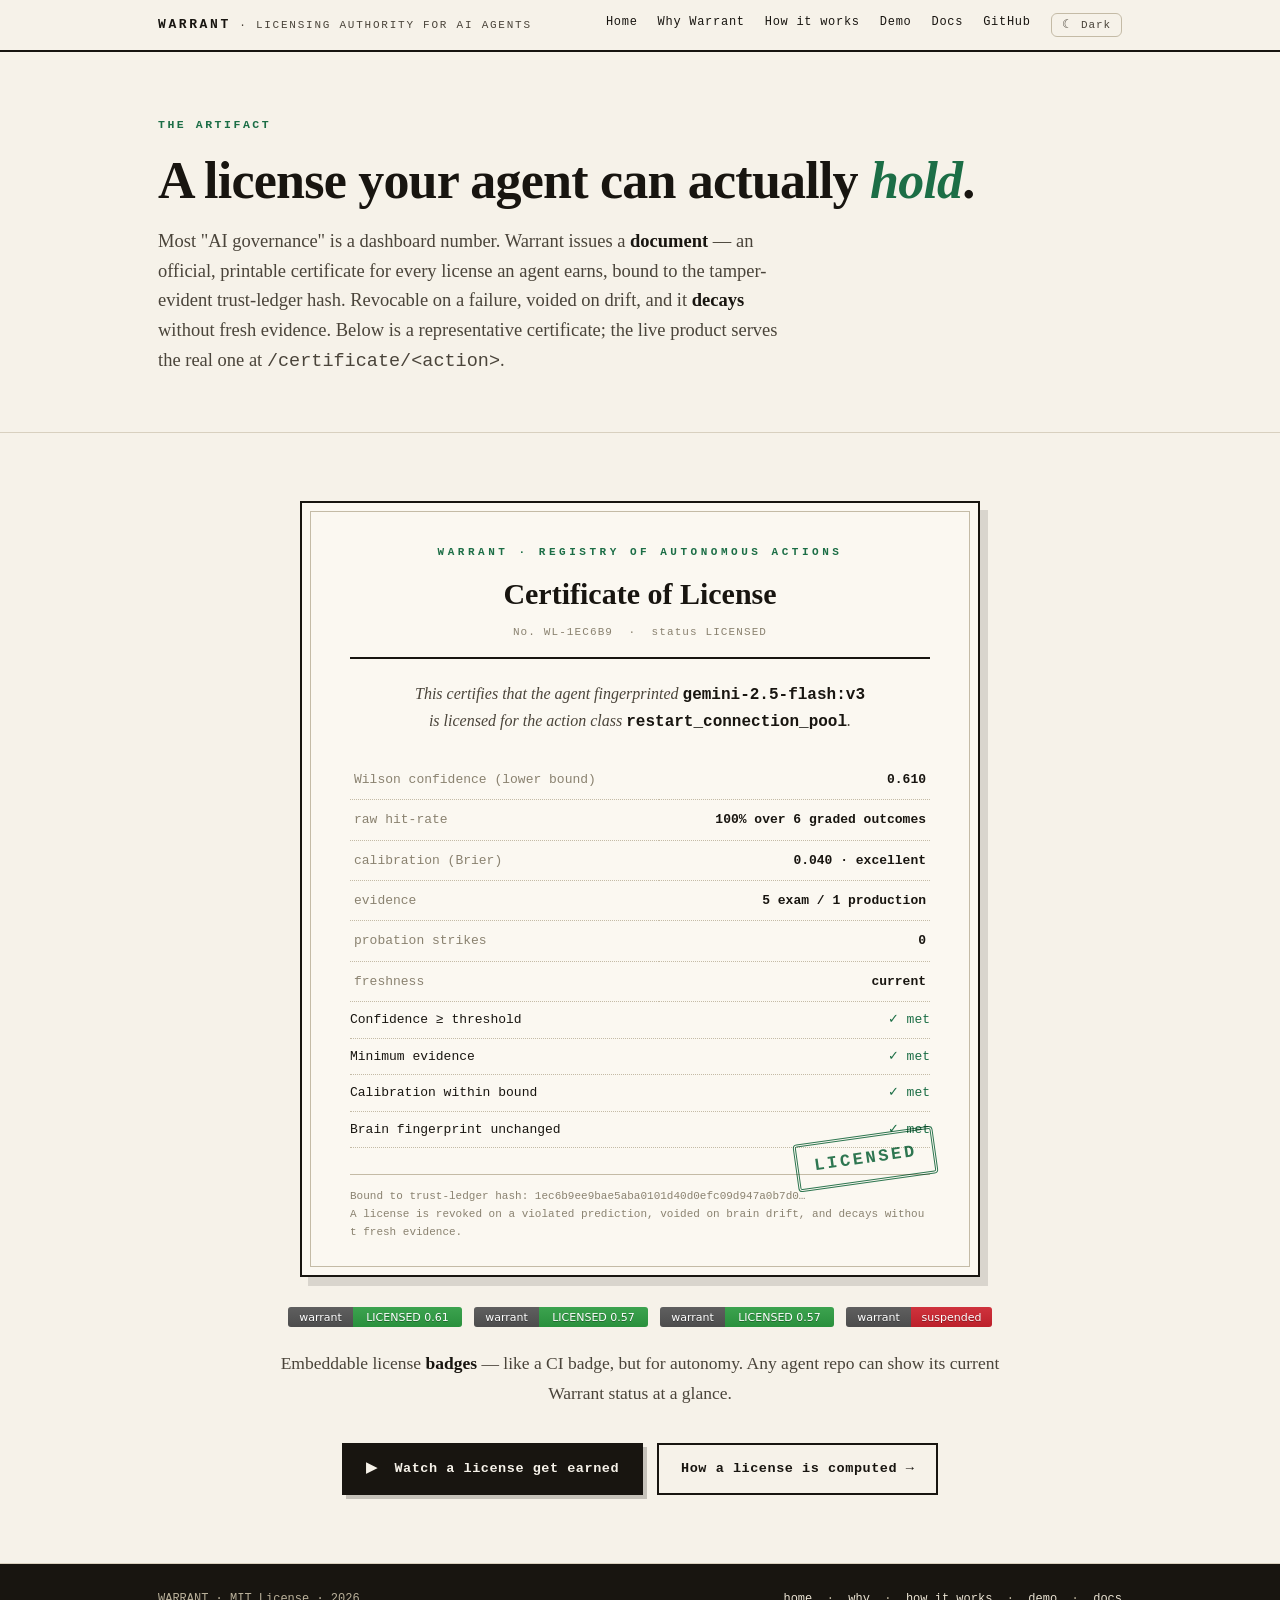
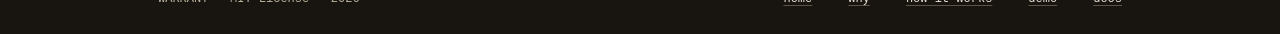
==== web/certificate.html @ fede084e "Add three wow-features: time-decayed trust (licenses rot), issued license certificates (dashboard + " ====
<!doctype html>
<html lang="en">
<head>
<meta charset="utf-8"/>
<meta name="viewport" content="width=device-width, initial-scale=1"/>
<title>License Certificate — Warrant</title>
<meta name="description" content="Warrant issues an official, printable certificate for every license an agent earns — bound to the tamper-evident trust-ledger hash."/>
<meta property="og:title" content="Warrant — a license your agent can actually hold"/>
<meta property="og:description" content="Every earned license is issued as an official certificate, bound to the trust-ledger hash. Revocable, fingerprinted, decaying."/>
<meta property="og:url" content="https://warrant-chi.vercel.app/certificate.html"/>
<meta property="og:type" content="website"/>
<meta name="theme-color" content="#f6f2e9" media="(prefers-color-scheme: light)"/>
<meta name="theme-color" content="#14120d" media="(prefers-color-scheme: dark)"/>
<script>(function(){try{var t=localStorage.getItem('warrant-theme');if(t!=='light'&&t!=='dark')t=matchMedia('(prefers-color-scheme:dark)').matches?'dark':'light';document.documentElement.setAttribute('data-theme',t);}catch(e){}})();function toggleTheme(){var el=document.documentElement,t=el.getAttribute('data-theme')==='dark'?'light':'dark';el.setAttribute('data-theme',t);try{localStorage.setItem('warrant-theme',t);}catch(e){}}</script>
<link rel="icon" href="data:image/svg+xml,%3Csvg xmlns='http://www.w3.org/2000/svg' viewBox='0 0 64 64'%3E%3Crect width='64' height='64' fill='%23f6f2e9'/%3E%3Crect x='7' y='7' width='50' height='50' fill='none' stroke='%231c6e46' stroke-width='5'/%3E%3Ctext x='32' y='45' font-family='Georgia,serif' font-size='36' font-weight='bold' text-anchor='middle' fill='%231c6e46'%3EW%3C/text%3E%3C/svg%3E"/>
<link rel="stylesheet" href="styles.css"/>
<style>
  .sheet{max-width:680px;margin:0 auto;background:var(--card);border:2px solid var(--ink);position:relative;
         padding:40px 48px 34px;box-shadow:8px 9px 0 var(--shadow-card)}
  .sheet::before{content:"";position:absolute;inset:8px;border:1px solid var(--rule2);pointer-events:none}
  .sheet .top{text-align:center;border-bottom:2px solid var(--ink);padding-bottom:16px;margin-bottom:22px}
  .sheet .k{font-family:var(--mono);font-size:11px;letter-spacing:.32em;color:var(--green);text-transform:uppercase;font-weight:700}
  .sheet h2{font-size:30px;margin:8px 0 4px}
  .sheet .no{font-family:var(--mono);font-size:11px;color:var(--faint);letter-spacing:.1em}
  .sheet .grant{font-style:italic;text-align:center;color:var(--ink2);margin:0 0 24px;font-size:16px}
  .sheet .grant b{font-style:normal;color:var(--ink);font-family:var(--mono)}
  .sheet table{width:100%;border-collapse:collapse;font-family:var(--mono);font-size:13px}
  .sheet td{padding:9px 4px;border-bottom:1px dotted var(--rule2)}
  .sheet td.k2{color:var(--faint)} .sheet td.v{text-align:right;font-weight:700}
  .sheet .conds .c{display:flex;justify-content:space-between;padding:7px 0;border-bottom:1px dotted var(--rule2);
                   font-family:var(--mono);font-size:13px;margin:0}
  .sheet .yes{color:var(--green)}
  .sheet .stamp2{position:absolute;right:42px;bottom:92px;transform:rotate(-8deg);border:3px double var(--green);
                 color:var(--green);font-family:var(--mono);font-weight:800;font-size:17px;letter-spacing:.16em;
                 padding:7px 16px;text-transform:uppercase;border-radius:4px;opacity:.92;mix-blend-mode:var(--stamp-blend)}
  .sheet .foot2{margin-top:26px;border-top:1px solid var(--rule2);padding-top:12px;font-family:var(--mono);
                font-size:11px;color:var(--faint);word-break:break-all}
  .badges{display:flex;gap:12px;justify-content:center;margin-top:30px;flex-wrap:wrap}
  .badges img{height:20px}
</style>
</head>
<body>

<div class="formbar">
  <div class="doc">
    <div class="id"><a href="index.html"><b>WARRANT</b></a> · Licensing authority for AI agents</div>
    <nav>
      <a href="index.html">Home</a>
      <a href="why.html">Why Warrant</a>
      <a href="how-it-works.html">How it works</a>
      <a href="demo.html">Demo</a>
      <a href="docs.html">Docs</a>
      <a href="https://github.com/Uthmannabeel/warrant">GitHub</a>
      <button class="themetoggle" type="button" onclick="toggleTheme()" aria-label="Toggle light or dark theme"><span class="lbl-d"><span class="ico">&#9790;</span> Dark</span><span class="lbl-l"><span class="ico">&#9788;</span> Light</span></button>
    </nav>
  </div>
</div>

<div class="pagehero">
  <div class="doc">
    <p class="kicker">The artifact</p>
    <h1>A license your agent can actually <em>hold</em>.</h1>
    <p class="lede">
      Most "AI governance" is a dashboard number. Warrant issues a <b>document</b> — an official,
      printable certificate for every license an agent earns, bound to the tamper-evident
      trust-ledger hash. Revocable on a failure, voided on drift, and it <b>decays</b> without
      fresh evidence. Below is a representative certificate; the live product serves the real one
      at <span class="mono">/certificate/&lt;action&gt;</span>.
    </p>
  </div>
</div>

<section>
  <div class="doc rv">
    <div class="sheet">
      <div class="top">
        <div class="k">Warrant &middot; Registry of Autonomous Actions</div>
        <h2>Certificate of License</h2>
        <div class="no">No. WL-1EC6B9 &nbsp;·&nbsp; status LICENSED</div>
      </div>
      <p class="grant">This certifies that the agent fingerprinted
        <b>gemini-2.5-flash:v3</b><br/>is licensed for the action class
        <b>restart_connection_pool</b>.</p>
      <table>
        <tr><td class="k2">Wilson confidence (lower bound)</td><td class="v">0.610</td></tr>
        <tr><td class="k2">raw hit-rate</td><td class="v">100% over 6 graded outcomes</td></tr>
        <tr><td class="k2">calibration (Brier)</td><td class="v">0.040 &middot; excellent</td></tr>
        <tr><td class="k2">evidence</td><td class="v">5 exam / 1 production</td></tr>
        <tr><td class="k2">probation strikes</td><td class="v">0</td></tr>
        <tr><td class="k2">freshness</td><td class="v">current</td></tr>
      </table>
      <div class="conds">
        <div class="c"><span>Confidence &ge; threshold</span><span class="yes">&#10003; met</span></div>
        <div class="c"><span>Minimum evidence</span><span class="yes">&#10003; met</span></div>
        <div class="c"><span>Calibration within bound</span><span class="yes">&#10003; met</span></div>
        <div class="c"><span>Brain fingerprint unchanged</span><span class="yes">&#10003; met</span></div>
      </div>
      <div class="stamp2">Licensed</div>
      <div class="foot2">Bound to trust-ledger hash: 1ec6b9ee9bae5aba0101d40d0efc09d947a0b7d0&hellip;<br/>
        A license is revoked on a violated prediction, voided on brain drift, and decays without fresh evidence.</div>
    </div>

    <div class="badges">
      <img src="badges/restart_connection_pool.svg" alt="restart_connection_pool LICENSED"/>
      <img src="badges/rollback_deploy.svg" alt="rollback_deploy LICENSED"/>
      <img src="badges/clear_cache.svg" alt="clear_cache LICENSED"/>
      <img src="badges/suspended-example.svg" alt="example SUSPENDED"/>
    </div>
    <p class="prose" style="text-align:center;margin:22px auto 0">
      Embeddable license <b>badges</b> — like a CI badge, but for autonomy. Any agent repo can
      show its current Warrant status at a glance.
    </p>

    <div class="ctas" style="justify-content:center;margin-top:34px">
      <a class="btn" href="demo.html">&#9654;&nbsp; Watch a license get earned</a>
      <a class="btn ghost" href="how-it-works.html#license">How a license is computed &rarr;</a>
    </div>
  </div>
</section>

<footer>
  <div class="doc">
    <span>WARRANT &middot; MIT License &middot; 2026</span>
    <span>
      <a href="index.html">home</a> &nbsp;&middot;&nbsp;
      <a href="why.html">why</a> &nbsp;&middot;&nbsp;
      <a href="how-it-works.html">how it works</a> &nbsp;&middot;&nbsp;
      <a href="demo.html">demo</a> &nbsp;&middot;&nbsp;
      <a href="docs.html">docs</a>
    </span>
  </div>
</footer>

<script>
const io=new IntersectionObserver(es=>es.forEach(e=>{
  if(e.isIntersecting){e.target.classList.add('vis');io.unobserve(e.target)}}),{threshold:.12});
document.querySelectorAll('.rv').forEach(el=>io.observe(el));
</script>
</body>
</html>
---- web/styles.css ----
/* ————————————————————————————————————————————————
   WARRANT design system — “the official document”
   paper · serif display · mono ledger · rubber stamps
   ———————————————————————————————————————————————— */
:root,[data-theme="light"]{
  color-scheme:light;
  --paper:#f6f2e9; --paper2:#efe9dc; --card:#fbf8f1;
  --ink:#181510; --ink2:#4a443a; --faint:#8a8270;
  --rule:#d8d0bf; --rule2:#c4bba6;
  --green:#1c6e46; --red:#a33327; --amber:#9a6b1a; --blue:#1f4e8c;
  /* semantic surfaces that must NOT simply invert */
  --plate-bg:#181510; --plate-ink:#e9e2d2;
  --footer-bg:#181510; --footer-ink:#b9b09a; --footer-link:#e9e2d2; --footer-rule:#5a5346;
  --hover-tint:rgba(24,21,16,.05); --hl-bg:rgba(28,110,70,.07);
  --shadow-btn:rgba(24,21,16,.22); --shadow-btn-h:rgba(24,21,16,.25);
  --shadow-card:rgba(24,21,16,.13); --shadow-plate:rgba(24,21,16,.15);
  --stamp-blend:multiply;
  --serif:Georgia,'Times New Roman',ui-serif,serif;
  --mono:ui-monospace,Consolas,'Cascadia Mono',Menlo,monospace;
}
[data-theme="dark"]{
  color-scheme:dark;
  --paper:#14120d; --paper2:#1b1812; --card:#1c1912;
  --ink:#ece5d6; --ink2:#b3aa98; --faint:#867e6c;
  --rule:#322d22; --rule2:#473f31;
  --green:#5cc18c; --red:#e2897b; --amber:#d8ab5c; --blue:#7fb0e8;
  --plate-bg:#0d0b07; --plate-ink:#e9e2d2;
  --footer-bg:#0d0b07; --footer-ink:#9c9484; --footer-link:#e9e2d2; --footer-rule:#3a352a;
  --hover-tint:rgba(255,255,255,.06); --hl-bg:rgba(92,193,140,.12);
  --shadow-btn:rgba(0,0,0,.55); --shadow-btn-h:rgba(0,0,0,.62);
  --shadow-card:rgba(0,0,0,.5); --shadow-plate:rgba(0,0,0,.5);
  --stamp-blend:screen;
}
html{transition:background-color .25s ease}
body{transition:background-color .25s ease,color .25s ease}
*{box-sizing:border-box}
html{scroll-behavior:smooth}
body{margin:0;background:var(--paper);color:var(--ink);
     font:16px/1.65 var(--serif);-webkit-font-smoothing:antialiased}
::selection{background:var(--green);color:var(--paper)}
a{color:var(--ink);text-decoration:underline;text-decoration-color:var(--rule2);
  text-underline-offset:3px;transition:text-decoration-color .15s}
a:hover{text-decoration-color:var(--ink)}
a:focus-visible,button:focus-visible{outline:2px solid var(--green);outline-offset:3px}
.mono{font-family:var(--mono)}
.doc{max-width:1020px;margin:0 auto;padding:0 28px}

/* ————— form-header / nav ————— */
.formbar{border-bottom:2px solid var(--ink);background:var(--paper);
         position:sticky;top:0;z-index:50}
.formbar .doc{display:flex;justify-content:space-between;align-items:center;gap:16px;
              padding-top:13px;padding-bottom:13px;flex-wrap:wrap}
.formbar .id{font-family:var(--mono);font-size:11px;letter-spacing:.16em;
             color:var(--ink2);text-transform:uppercase}
.formbar .id a{text-decoration:none}
.formbar .id b{color:var(--ink);font-weight:700;font-size:13px;letter-spacing:.2em}
nav{display:flex;gap:20px;font-family:var(--mono);font-size:12px;letter-spacing:.06em;flex-wrap:wrap}
nav a{text-decoration:none;border-bottom:2px solid transparent;padding-bottom:2px}
nav a:hover{border-bottom-color:var(--rule2)}
nav a.active{border-bottom-color:var(--green);color:var(--green);font-weight:700}
.themetoggle{background:none;border:1.5px solid var(--rule2);border-radius:6px;cursor:pointer;
             font-family:var(--mono);font-size:11px;letter-spacing:.08em;color:var(--ink2);
             padding:5px 10px;line-height:1;display:inline-flex;align-items:center;gap:6px;
             transition:border-color .15s,color .15s}
.themetoggle:hover{border-color:var(--ink);color:var(--ink)}
.themetoggle .ico{font-size:12px}
.themetoggle .lbl-d,[data-theme="dark"] .themetoggle .lbl-l{display:inline}
.themetoggle .lbl-l,[data-theme="dark"] .themetoggle .lbl-d{display:none}

/* ————— heroes ————— */
.hero{border-bottom:1px solid var(--rule);overflow:hidden}
.hero .doc{display:grid;grid-template-columns:1.1fr .9fr;gap:48px;align-items:center;
           padding-top:80px;padding-bottom:80px}
.hero h1{font-size:clamp(40px,5.6vw,64px);line-height:1.04;margin:0 0 22px;font-weight:700;
         letter-spacing:-.015em}
.hero h1 em,.pagehero h1 em{font-style:italic;color:var(--green)}
.lede{font-size:18.5px;line-height:1.6;color:var(--ink2);max-width:34em;margin:0 0 14px}
.lede b{color:var(--ink)}
.kicker{font-family:var(--mono);font-size:11.5px;letter-spacing:.22em;text-transform:uppercase;
        color:var(--green);margin:0 0 18px;font-weight:700}
.pagehero{border-bottom:1px solid var(--rule)}
.pagehero .doc{padding-top:64px;padding-bottom:56px}
.pagehero h1{font-size:clamp(34px,4.6vw,52px);line-height:1.08;margin:0 0 18px;letter-spacing:-.015em}
.pagehero .lede{margin-bottom:0}

/* ————— buttons ————— */
.ctas{display:flex;gap:14px;margin-top:30px;flex-wrap:wrap;align-items:center}
.btn{display:inline-block;font-family:var(--mono);font-size:13.5px;font-weight:700;letter-spacing:.04em;
     padding:13px 22px;border:2px solid var(--ink);text-decoration:none;background:var(--ink);
     color:var(--paper);transition:transform .12s,box-shadow .12s;
     box-shadow:4px 4px 0 var(--shadow-btn)}
.btn:hover{transform:translate(-1px,-1px);box-shadow:6px 6px 0 var(--shadow-btn-h)}
.btn.ghost{background:transparent;color:var(--ink);box-shadow:none}
.btn.ghost:hover{background:var(--hover-tint);transform:none}

/* ————— certificates + stamps ————— */
.certs{position:relative;min-height:380px}
.cert{position:absolute;width:min(380px,100%);background:var(--card);border:1.5px solid var(--ink);
      padding:22px 24px 20px;box-shadow:7px 8px 0 var(--shadow-card)}
.cert::before{content:"";position:absolute;inset:5px;border:1px solid var(--rule2);pointer-events:none}
.cert.front{top:34px;left:0;z-index:2;transform:rotate(-1.2deg)}
.cert.back{top:0;right:0;z-index:1;transform:rotate(2deg);opacity:.92}
.cert .ctitle{font-family:var(--mono);font-size:10px;letter-spacing:.24em;text-transform:uppercase;
              color:var(--ink2);text-align:center;margin-bottom:4px}
.cert .cno{font-family:var(--mono);font-size:10px;text-align:center;color:var(--faint);margin-bottom:14px}
.cert .field{display:flex;justify-content:space-between;gap:12px;font-family:var(--mono);font-size:12px;
             padding:6px 0;border-bottom:1px dotted var(--rule2)}
.cert .field .k{color:var(--faint)} .cert .field .v{font-weight:700;text-align:right}
.cert .clause{font-size:12.5px;font-style:italic;color:var(--ink2);margin-top:14px;line-height:1.5}
.stamp{position:absolute;font-family:var(--mono);font-weight:800;letter-spacing:.18em;
       border:3px double currentColor;padding:6px 14px;font-size:15px;text-transform:uppercase;
       transform:rotate(-9deg);opacity:0;mix-blend-mode:var(--stamp-blend);border-radius:3px}
.stamp.green{color:var(--green)} .stamp.red{color:var(--red)} .stamp.amber{color:var(--amber)}
.cert .stamp{right:14px;bottom:48px}
.stamp.in{animation:thud .38s cubic-bezier(.2,1.6,.4,1) forwards}
@keyframes thud{
  0%{opacity:0;transform:rotate(-9deg) scale(2.1)}
  65%{opacity:.95;transform:rotate(-9deg) scale(.96)}
  100%{opacity:.9;transform:rotate(-9deg) scale(1)}}

/* ————— trust strip ————— */
.strip{border-bottom:1px solid var(--rule);background:var(--paper2)}
.strip .doc{display:flex;justify-content:space-between;gap:18px;flex-wrap:wrap;
            padding-top:16px;padding-bottom:16px;font-family:var(--mono);
            font-size:11px;letter-spacing:.14em;text-transform:uppercase;color:var(--ink2)}
.strip b{color:var(--green)}

/* ————— sections / clauses ————— */
section{border-bottom:1px solid var(--rule)}
section .doc{padding-top:68px;padding-bottom:68px}
.clausehead{display:flex;align-items:baseline;gap:18px;margin-bottom:26px}
.clausehead .num{font-family:var(--mono);font-size:13px;font-weight:700;letter-spacing:.18em;
                 color:var(--green);white-space:nowrap}
.clausehead h2{font-size:clamp(26px,3.4vw,38px);margin:0;line-height:1.12;letter-spacing:-.01em}
h3.sub{font-size:21px;margin:40px 0 12px}
.prose{font-size:17.5px;line-height:1.7;color:var(--ink2);max-width:42em}
.prose b,.prose strong{color:var(--ink)}
.pull{font-size:clamp(20px,2.6vw,27px);line-height:1.45;font-style:italic;max-width:30em;
      border-left:3px solid var(--green);padding-left:22px;margin:34px 0 0;color:var(--ink)}
.next{margin-top:40px;font-family:var(--mono);font-size:13px}

/* ————— ledger tables ————— */
.ledger{width:100%;border-collapse:collapse;margin-top:30px;font-family:var(--mono);font-size:13px}
.ledger th{font-size:10.5px;letter-spacing:.18em;text-transform:uppercase;color:var(--faint);
           text-align:left;font-weight:700;padding:0 14px 10px;border-bottom:2px solid var(--ink)}
.ledger td{padding:14px;border-bottom:1px solid var(--rule);vertical-align:top}
.ledger td:first-child,.ledger th:first-child{padding-left:0}
.ledger .cond{font-weight:700}
.ledger .why{font-family:var(--serif);font-size:14.5px;color:var(--ink2);font-style:italic}
.ledger .serif{font-family:var(--serif);font-size:14.5px;color:var(--ink2)}
.ledger tr.hl td{background:var(--hl-bg);border-bottom:2px solid var(--green)}
.ledger .ok{color:var(--green);font-weight:700} .ledger .no{color:var(--red)}

/* ————— pillars ————— */
.pillars{display:grid;grid-template-columns:repeat(3,1fr);gap:0;margin-top:40px;
         border-top:2px solid var(--ink)}
.pillar{padding:26px 26px 30px;border-left:1px solid var(--rule)}
.pillar:first-child{border-left:none;padding-left:0}
.pillar .pnum{font-family:var(--mono);font-size:11px;letter-spacing:.2em;color:var(--green);
              font-weight:700;text-transform:uppercase}
.pillar h3{font-size:21px;margin:10px 0 12px;line-height:1.25}
.pillar p{font-size:14.8px;line-height:1.62;color:var(--ink2);margin:0 0 12px}
.pillar a{font-family:var(--mono);font-size:12px}

/* ————— lifecycle ————— */
.cycle{display:flex;align-items:center;gap:0;margin-top:40px;flex-wrap:wrap;font-family:var(--mono)}
.state{border:2px solid currentColor;padding:10px 18px;font-size:13px;font-weight:800;letter-spacing:.14em}
.state.p{color:var(--amber)} .state.l{color:var(--green)} .state.s{color:var(--red)}
.arrow{padding:0 14px;color:var(--faint);font-size:13px;white-space:nowrap}
.arrow small{display:block;font-size:9.5px;letter-spacing:.08em;text-transform:uppercase;text-align:center}
.driftnote{margin-top:22px;font-family:var(--mono);font-size:12.5px;color:var(--red);
           border:1px dashed var(--red);display:inline-block;padding:10px 16px}

/* ————— code plates ————— */
.plate{background:var(--plate-bg);color:var(--plate-ink);font-family:var(--mono);font-size:13px;line-height:1.75;
       padding:24px 26px;margin-top:30px;overflow-x:auto;box-shadow:6px 6px 0 var(--shadow-plate);
       white-space:pre;border:1px solid var(--rule)}
.plate .c{color:#8a8270}.plate .g{color:#7fd4a8}.plate .r{color:#ee9c8d}.plate .y{color:#e8c87a}
.plate .b{color:#9fc1ee}

/* ————— acts ————— */
.acts{margin-top:38px;border-top:2px solid var(--ink)}
.act{display:grid;grid-template-columns:64px 240px 1fr;gap:20px;padding:24px 0;
     border-bottom:1px solid var(--rule);align-items:baseline}
.act .anum{font-family:var(--mono);font-size:26px;font-weight:800;color:var(--green)}
.act h3{font-size:19px;margin:0;line-height:1.3}
.act p{margin:0;font-size:15px;line-height:1.62;color:var(--ink2)}
.act .verdict{font-family:var(--mono);font-size:11px;font-weight:800;letter-spacing:.14em;
              text-transform:uppercase;display:inline-block;margin-top:8px;padding:3px 9px;border:1.5px solid}
.v-ok{color:var(--green)} .v-bad{color:var(--red)} .v-warn{color:var(--amber)}

/* ————— two-column tool refs ————— */
.twocol{display:grid;grid-template-columns:1fr 1fr;gap:36px;margin-top:34px}
.col h3{font-family:var(--mono);font-size:12px;letter-spacing:.2em;text-transform:uppercase;
        margin:0 0 16px;padding-bottom:10px;border-bottom:2px solid var(--ink)}
.tool{font-family:var(--mono);font-size:13px;padding:9px 0;border-bottom:1px dotted var(--rule2)}
.tool b{font-weight:700}
.tool span{display:block;font-family:var(--serif);font-size:13.5px;font-style:italic;color:var(--ink2)}

/* ————— architecture diagram ————— */
.diagram{display:grid;grid-template-columns:1fr auto 1fr;gap:18px;margin-top:38px;align-items:stretch}
.dgroup{border:2px solid var(--ink);background:var(--card);padding:18px}
.dgroup h4{font-family:var(--mono);font-size:10.5px;letter-spacing:.22em;text-transform:uppercase;
           color:var(--faint);margin:0 0 14px;text-align:center}
.dbox{border:1.5px solid var(--ink);background:var(--paper);padding:10px 12px;margin-bottom:10px;
      font-family:var(--mono);font-size:12px;font-weight:700;text-align:center}
.dbox small{display:block;font-family:var(--serif);font-style:italic;font-weight:400;
            font-size:12px;color:var(--ink2);margin-top:3px}
.dbox.accent{border-color:var(--green);color:var(--green)}
.dlink{display:flex;flex-direction:column;justify-content:center;gap:18px;
       font-family:var(--mono);font-size:10.5px;color:var(--faint);text-align:center;
       letter-spacing:.06em;min-width:120px}
.dlink span{border-top:1.5px dashed var(--rule2);padding-top:4px}
.dcaption{margin-top:14px;font-family:var(--mono);font-size:11.5px;color:var(--faint)}

/* ————— FAQ ————— */
.faq{margin-top:34px;border-top:2px solid var(--ink)}
.faq details{border-bottom:1px solid var(--rule)}
.faq summary{cursor:pointer;list-style:none;display:flex;justify-content:space-between;gap:16px;
             align-items:baseline;padding:20px 0;font-size:18px;font-weight:700}
.faq summary::-webkit-details-marker{display:none}
.faq summary::after{content:"+";font-family:var(--mono);color:var(--green);font-size:20px;font-weight:700}
.faq details[open] summary::after{content:"–"}
.faq .a{padding:0 0 22px;font-size:15.5px;line-height:1.7;color:var(--ink2);max-width:44em}
.faq .a b{color:var(--ink)}

/* ————— steps (docs) ————— */
.step{display:grid;grid-template-columns:56px 1fr;gap:18px;margin-top:34px}
.step .n{font-family:var(--mono);font-size:22px;font-weight:800;color:var(--green);
         border-top:2px solid var(--ink);padding-top:10px}
.step .body{border-top:2px solid var(--ink);padding-top:10px}
.step h3{margin:0 0 8px;font-size:20px}
.step p{margin:0;font-size:15px;color:var(--ink2);line-height:1.65}
.step .plate{margin-top:16px}

/* ————— closing + footer ————— */
.closing{text-align:center}
.closing .doc{padding-top:84px;padding-bottom:84px}
.closing h2{font-size:clamp(28px,4vw,44px);line-height:1.15;margin:0 0 14px;letter-spacing:-.01em}
.closing p{color:var(--ink2);font-size:17px;margin:0 0 34px}
footer{background:var(--footer-bg);color:var(--footer-ink)}
footer .doc{display:flex;justify-content:space-between;gap:18px;padding-top:26px;padding-bottom:26px;
            flex-wrap:wrap;font-family:var(--mono);font-size:12px}
footer a{color:var(--footer-link);text-decoration-color:var(--footer-rule)}
footer a:hover{text-decoration-color:var(--footer-link)}

/* ————— reveal ————— */
.rv{opacity:0;transform:translateY(14px);transition:opacity .5s ease,transform .5s ease}
.rv.vis{opacity:1;transform:none}
@media (prefers-reduced-motion:reduce){
  .rv{opacity:1;transform:none;transition:none}
  .stamp{opacity:.9;animation:none}
  html{scroll-behavior:auto}}

/* ————— responsive ————— */
@media (max-width:860px){
  .hero .doc{grid-template-columns:1fr;gap:40px;padding-top:52px;padding-bottom:52px}
  .certs{min-height:0;height:auto}
  .cert{position:relative;width:100%}
  .cert.front{top:0;transform:rotate(-.8deg)}
  .cert.back{display:none}
  .pillars{grid-template-columns:1fr}
  .pillar{border-left:none;padding-left:0;border-top:1px solid var(--rule)}
  .pillar:first-child{border-top:none}
  .act{grid-template-columns:48px 1fr;grid-template-rows:auto auto}
  .act p{grid-column:2}
  .twocol{grid-template-columns:1fr}
  .diagram{grid-template-columns:1fr}
  .dlink{flex-direction:row;justify-content:space-around;min-width:0;flex-wrap:wrap}
  section .doc{padding-top:48px;padding-bottom:48px}
  .step{grid-template-columns:40px 1fr}
}
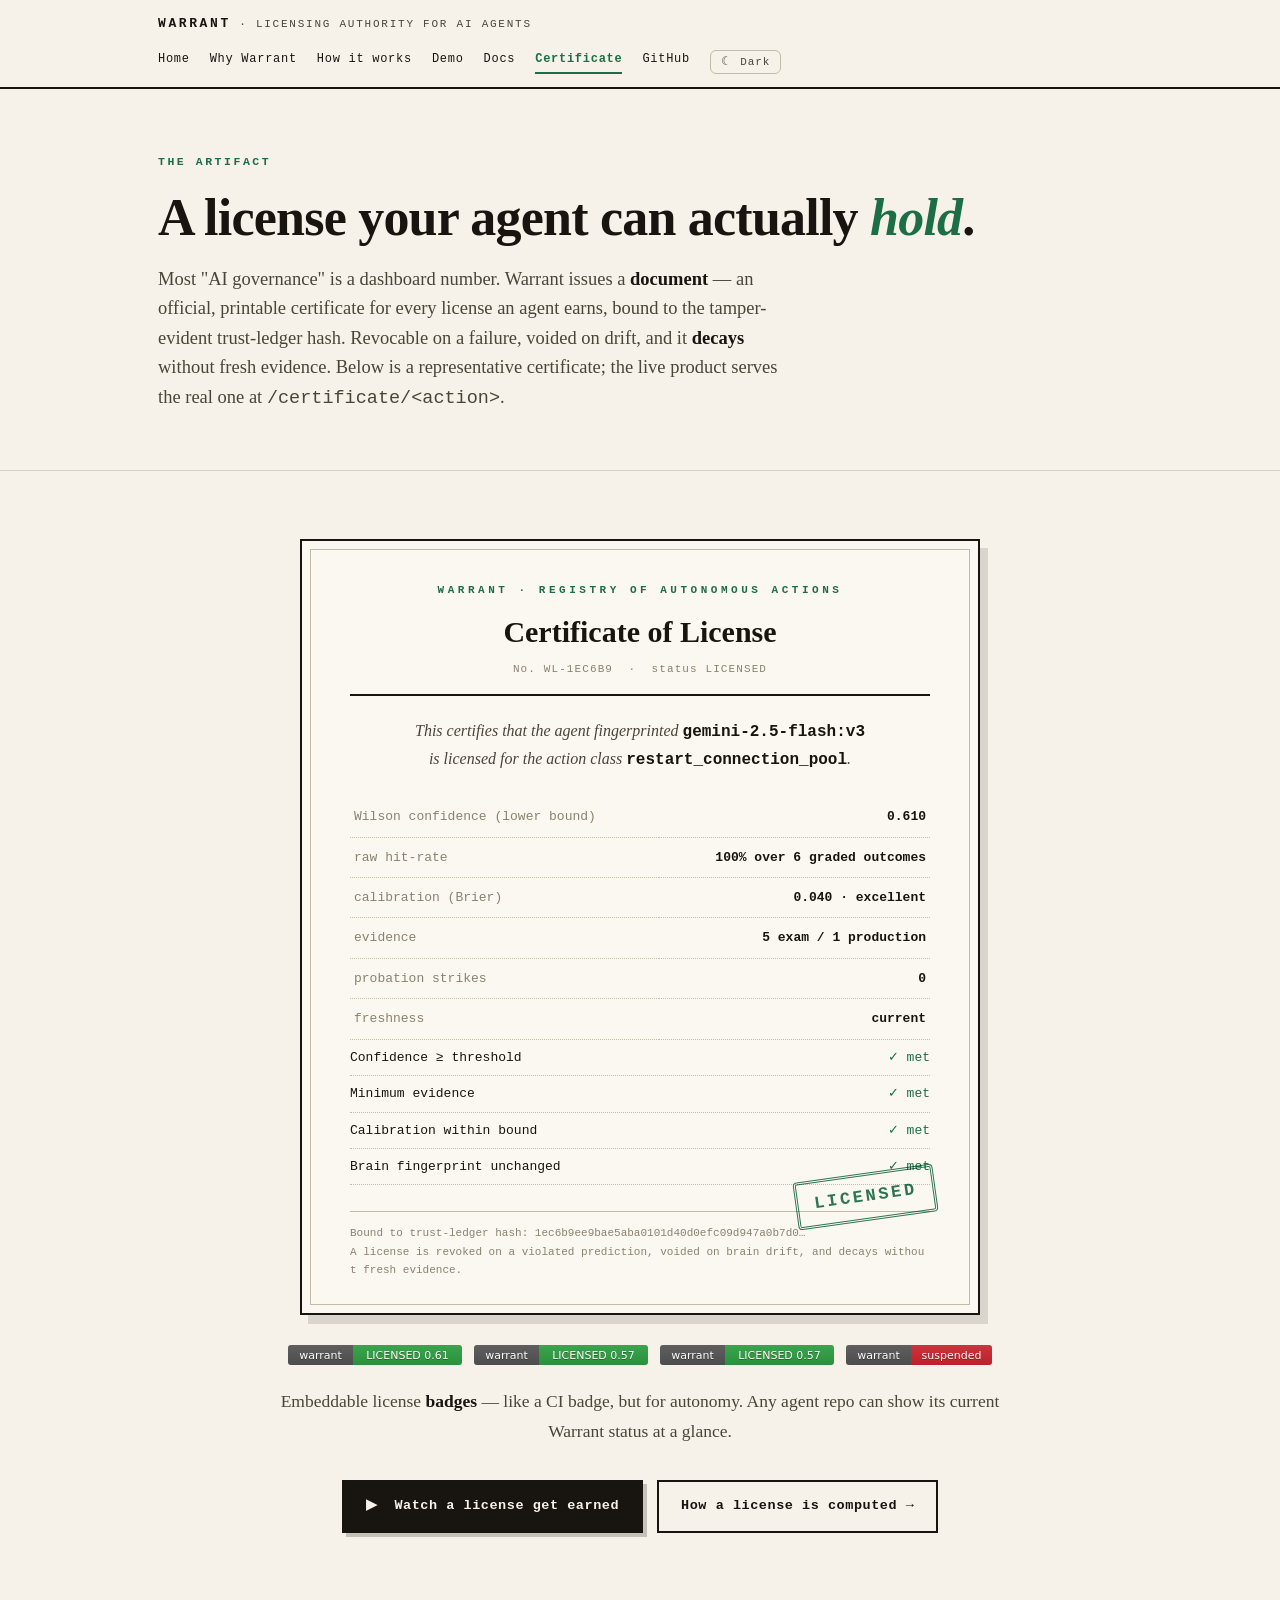
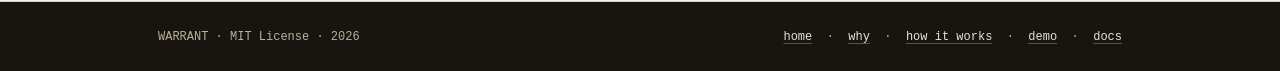
==== commit bb8d2692: "Add Certificate link to site navigation on all pages (was only reachable via footer)" ====
--- a/web/certificate.html
+++ b/web/certificate.html
@@ -50,6 +50,7 @@
       <a href="how-it-works.html">How it works</a>
       <a href="demo.html">Demo</a>
       <a href="docs.html">Docs</a>
+      <a href="certificate.html" class="active">Certificate</a>
       <a href="https://github.com/Uthmannabeel/warrant">GitHub</a>
       <button class="themetoggle" type="button" onclick="toggleTheme()" aria-label="Toggle light or dark theme"><span class="lbl-d"><span class="ico">&#9790;</span> Dark</span><span class="lbl-l"><span class="ico">&#9788;</span> Light</span></button>
     </nav>
--- a/web/styles.css
+++ b/web/styles.css
@@ -21,11 +21,12 @@
 [data-theme="dark"]{
   color-scheme:dark;
   --paper:#14120d; --paper2:#1b1812; --card:#1c1912;
-  --ink:#ece5d6; --ink2:#b3aa98; --faint:#867e6c;
+  /* brighter, cleaner text so body copy reads crisp on the dark paper (not muddy/dull) */
+  --ink:#f3ede0; --ink2:#d8cfbb; --faint:#a89e88;
   --rule:#322d22; --rule2:#473f31;
-  --green:#5cc18c; --red:#e2897b; --amber:#d8ab5c; --blue:#7fb0e8;
+  --green:#63cf95; --red:#ef9587; --amber:#e2b566; --blue:#8fbcf0;
   --plate-bg:#0d0b07; --plate-ink:#e9e2d2;
-  --footer-bg:#0d0b07; --footer-ink:#9c9484; --footer-link:#e9e2d2; --footer-rule:#3a352a;
+  --footer-bg:#0d0b07; --footer-ink:#b7af9c; --footer-link:#f1eadc; --footer-rule:#3a352a;
   --hover-tint:rgba(255,255,255,.06); --hl-bg:rgba(92,193,140,.12);
   --shadow-btn:rgba(0,0,0,.55); --shadow-btn-h:rgba(0,0,0,.62);
   --shadow-card:rgba(0,0,0,.5); --shadow-plate:rgba(0,0,0,.5);
